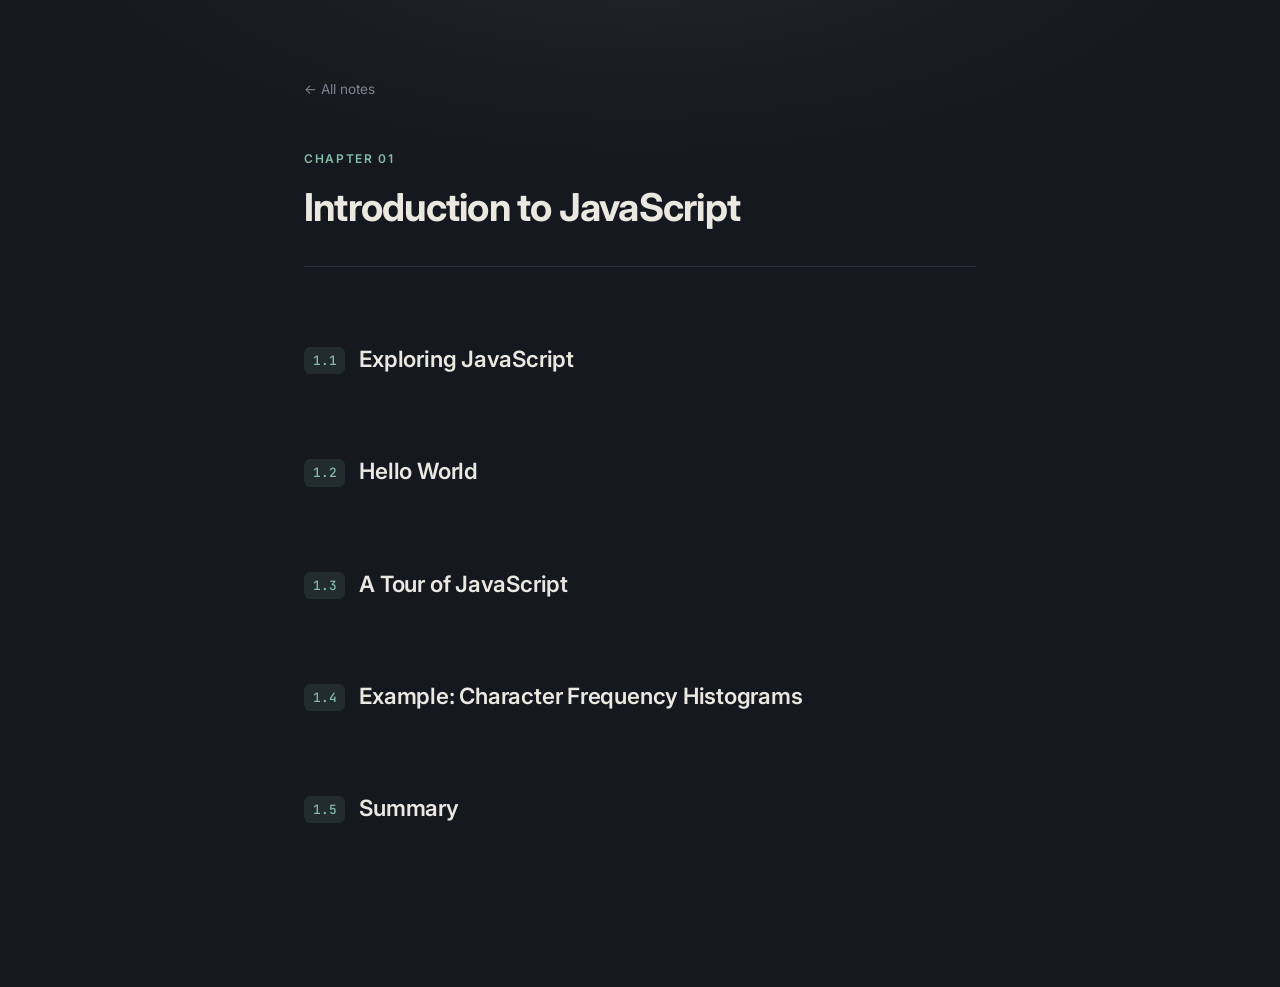
==== chapters/01-introduction.html @ 47fddad2 "Javascript Notes" ====
<!DOCTYPE html>
<html lang="en">
<head>
  <meta charset="UTF-8">
  <meta name="viewport" content="width=device-width, initial-scale=1.0">
  <title>Introduction to JavaScript</title>
  <link rel="stylesheet" href="../style.css">
</head>
<body>
<main>

  <a class="back" href="../index.html">← All notes</a>

  <header>
    <span class="eyebrow">Chapter 01</span>
    <h1>Introduction to JavaScript</h1>
  </header>

  <!--
    Code:
      <pre><code>console.log("Hello World!");</code></pre>
      <div class="output">Hello World!</div>

    Highlighted note:
      <div class="note"><p>...</p></div>
  -->

  <h2><span class="num">1.1</span> Exploring JavaScript</h2>


  <h2><span class="num">1.2</span> Hello World</h2>


  <h2><span class="num">1.3</span> A Tour of JavaScript</h2>


  <h2><span class="num">1.4</span> Example: Character Frequency Histograms</h2>


  <h2><span class="num">1.5</span> Summary</h2>


</main>
</body>
</html>
---- style.css ----
/* JavaScript Notes — calm dark theme */

@import url("https://fonts.googleapis.com/css2?family=Inter:wght@400;500;600;700&family=JetBrains+Mono:wght@400;500&display=swap");

:root {
  --bg: #15181e;          /* deep blue-grey */
  --surface: #1c2028;     /* cards, notes, code */
  --surface-2: #232833;
  --border: #2a303b;

  --text: #c3c8d1;        /* soft, not pure white */
  --heading: #ebe8e1;     /* warm off-white */
  --muted: #7d8592;

  --accent: #86bba8;      /* sage green — calm, good for focus */
  --accent-soft: rgba(134, 187, 168, 0.12);
  --warm: #e2bf85;        /* soft amber, used in code */
}

* { box-sizing: border-box; }

html { background: var(--bg); }

body {
  margin: 0;
  min-height: 100vh;
  color: var(--text);
  font-family: "Inter", -apple-system, "Segoe UI", Roboto, Ubuntu, sans-serif;
  font-size: 17.5px;
  line-height: 1.8;
  -webkit-font-smoothing: antialiased;
  /* faint glow at the top so the page isn't flat */
  background:
    radial-gradient(ellipse 900px 420px at 50% -120px, rgba(134, 187, 168, 0.10), transparent 70%),
    var(--bg);
}

::selection { background: rgba(134, 187, 168, 0.30); color: var(--heading); }

main {
  max-width: 720px;
  margin: 0 auto;
  padding: 72px 24px 140px;
}

a { color: var(--accent); text-decoration: none; transition: color 0.15s; }
a:hover { color: var(--heading); }

/* ---------- Page header ---------- */

.eyebrow {
  display: inline-block;
  font-size: 0.75rem;
  font-weight: 600;
  letter-spacing: 0.14em;
  text-transform: uppercase;
  color: var(--accent);
  margin-bottom: 14px;
}

h1 {
  font-size: 2.4rem;
  font-weight: 700;
  letter-spacing: -0.02em;
  line-height: 1.2;
  color: var(--heading);
  margin: 0;
}

.subtitle {
  color: var(--muted);
  font-size: 1rem;
  margin: 12px 0 0;
}

header {
  padding-bottom: 36px;
  margin-bottom: 24px;
  border-bottom: 1px solid var(--border);
}

/* ---------- Section headings ---------- */

h2 {
  display: flex;
  align-items: baseline;
  gap: 14px;
  font-size: 1.4rem;
  font-weight: 600;
  letter-spacing: -0.01em;
  color: var(--heading);
  margin: 72px 0 18px;
}

/* <h2><span class="num">1.1</span> Title</h2> */
h2 .num {
  flex-shrink: 0;
  font-family: "JetBrains Mono", monospace;
  font-size: 0.8rem;
  font-weight: 500;
  color: var(--accent);
  background: var(--accent-soft);
  padding: 2px 9px;
  border-radius: 6px;
  position: relative;
  top: -2px;
}

h3 {
  font-size: 1.08rem;
  font-weight: 600;
  color: var(--heading);
  margin: 40px 0 8px;
}

p { margin: 0 0 1.1em; }
strong { color: var(--heading); font-weight: 600; }

ul, ol { padding-left: 22px; }
li { margin: 6px 0; }
li::marker { color: var(--accent); }

/* ---------- Code ---------- */

code {
  font-family: "JetBrains Mono", Consolas, monospace;
  font-size: 0.86em;
  color: var(--warm);
  background: var(--surface-2);
  padding: 2px 7px;
  border-radius: 5px;
}

pre {
  position: relative;
  background: var(--surface);
  border: 1px solid var(--border);
  border-radius: 10px;
  padding: 36px 22px 18px;
  margin: 24px 0;
  overflow-x: auto;
  line-height: 1.65;
}

/* small "JS" label in the corner */
pre::before {
  content: "JS";
  position: absolute;
  top: 10px;
  left: 22px;
  font-family: "Inter", sans-serif;
  font-size: 0.68rem;
  font-weight: 600;
  letter-spacing: 0.12em;
  color: var(--muted);
}

pre code {
  background: none;
  padding: 0;
  font-size: 0.86rem;
  color: var(--heading);
}

/* code block followed by output: join them into one box */
pre:has(+ .output) {
  margin-bottom: 0;
  border-bottom: none;
  border-radius: 10px 10px 0 0;
}

/* What the code printed — put right after a <pre> */
.output {
  margin: 0 0 24px;
  padding: 12px 22px;
  background: #181b22;
  border: 1px solid var(--border);
  border-top: 1px dashed #343b47;
  border-radius: 0 0 10px 10px;
  font-family: "JetBrains Mono", monospace;
  font-size: 0.82rem;
  color: var(--muted);
}
.output::before { content: "› "; color: var(--accent); }

/* ---------- Note ---------- */

.note {
  background: linear-gradient(90deg, var(--accent-soft), transparent 85%);
  border-left: 3px solid var(--accent);
  border-radius: 0 10px 10px 0;
  padding: 14px 22px;
  margin: 28px 0;
}
.note p { margin: 0.25em 0; color: var(--heading); }

/* ---------- Index page ---------- */

.contents {
  list-style: none;
  padding: 0;
  margin: 40px 0 0;
  display: grid;
  gap: 12px;
}

.contents a {
  display: flex;
  align-items: center;
  gap: 20px;
  padding: 20px 24px;
  background: var(--surface);
  border: 1px solid var(--border);
  border-radius: 12px;
  color: var(--heading);
  font-weight: 500;
  transition: border-color 0.2s, background 0.2s;
}

.contents a:hover {
  border-color: rgba(134, 187, 168, 0.45);
  background: var(--surface-2);
  color: var(--heading);
}

.contents .ch {
  font-family: "JetBrains Mono", monospace;
  font-size: 1.3rem;
  color: var(--accent);
  min-width: 34px;
}

.contents small {
  display: block;
  color: var(--muted);
  font-weight: 400;
  font-size: 0.85rem;
  margin-top: 2px;
}

/* ---------- Back link ---------- */

.back {
  display: inline-block;
  font-size: 0.85rem;
  color: var(--muted);
  margin-bottom: 40px;
}
.back:hover { color: var(--accent); }
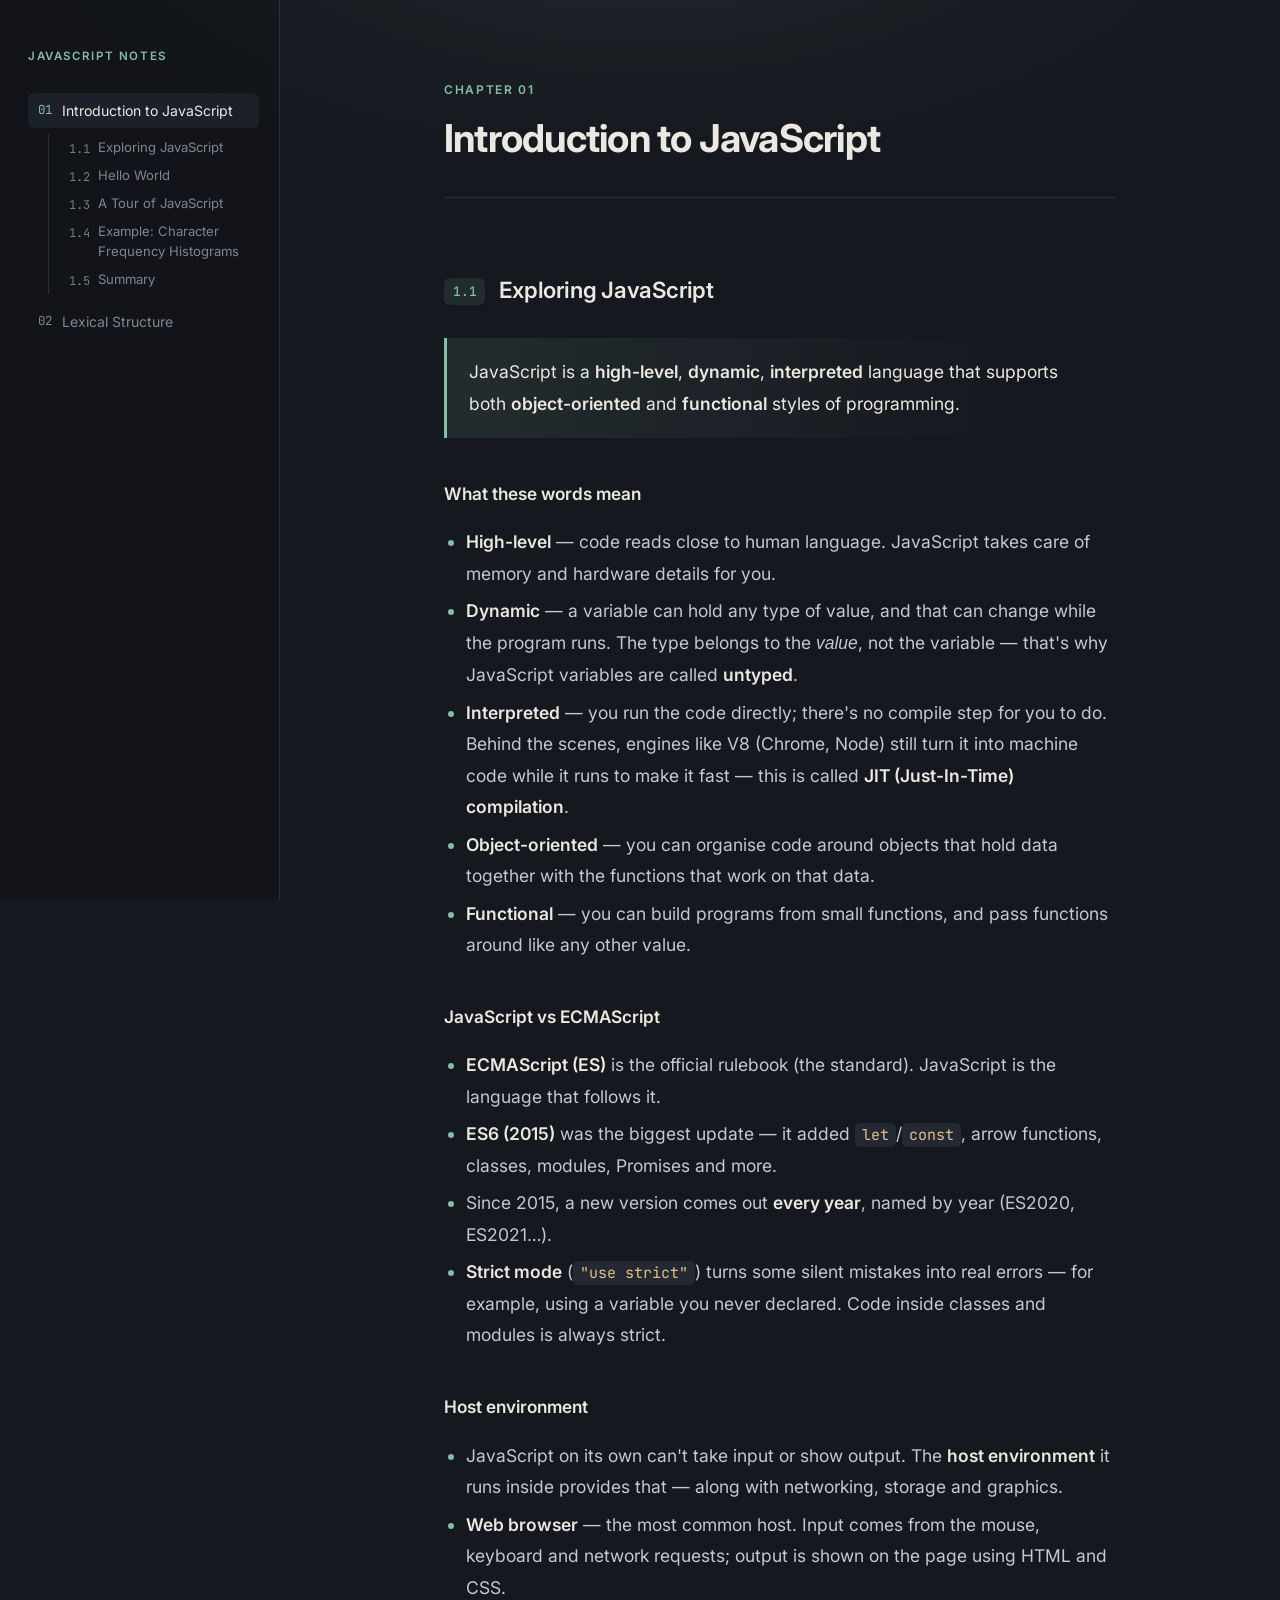
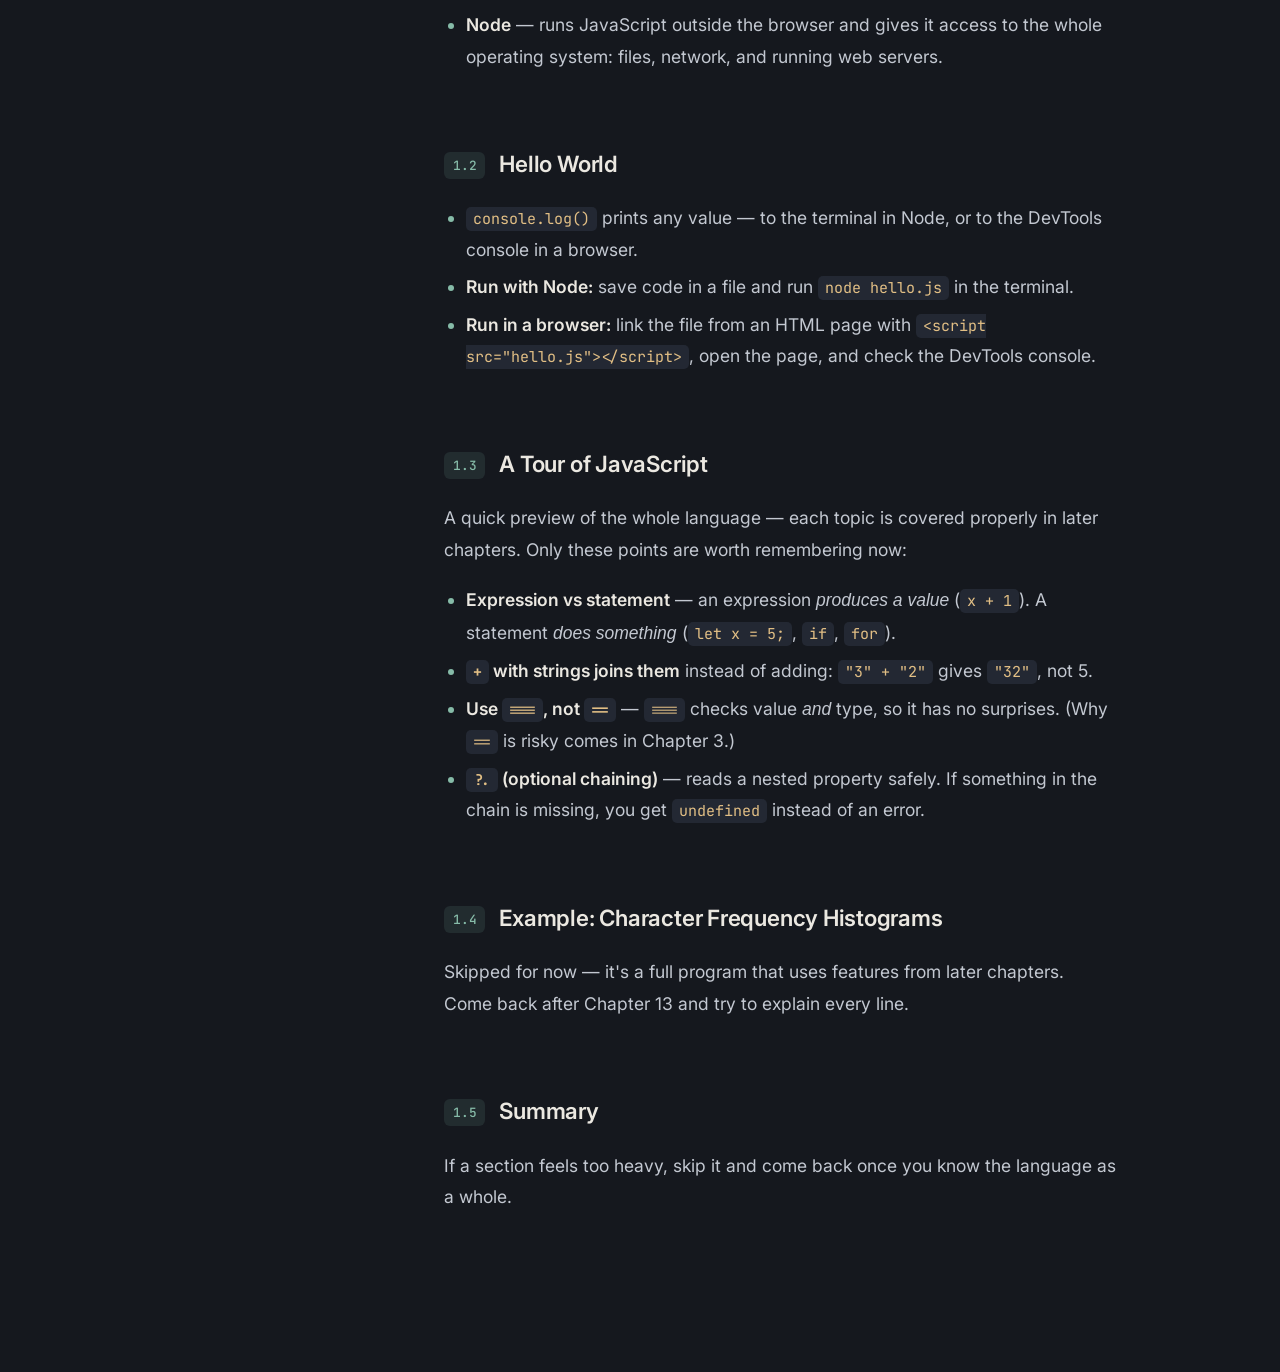
==== commit 5ffbb2c7: "Add chapter 2 notes and shared sidebar navigation - Add Lexical Structure (chapter 2) notes - Add si" ====
--- a/chapters/01-introduction.html
+++ b/chapters/01-introduction.html
@@ -27,19 +27,67 @@
 
   <h2><span class="num">1.1</span> Exploring JavaScript</h2>
 
+  <div class="note">
+    <p>JavaScript is a <strong>high-level</strong>, <strong>dynamic</strong>, <strong>interpreted</strong> language that supports both <strong>object-oriented</strong> and <strong>functional</strong> styles of programming.</p>
+  </div>
+
+  <h3>What these words mean</h3>
+  <ul>
+    <li><strong>High-level</strong> — code reads close to human language. JavaScript takes care of memory and hardware details for you.</li>
+    <li><strong>Dynamic</strong> — a variable can hold any type of value, and that can change while the program runs. The type belongs to the <em>value</em>, not the variable — that's why JavaScript variables are called <strong>untyped</strong>.</li>
+    <li><strong>Interpreted</strong> — you run the code directly; there's no compile step for you to do. Behind the scenes, engines like V8 (Chrome, Node) still turn it into machine code while it runs to make it fast — this is called <strong>JIT (Just-In-Time) compilation</strong>.</li>
+    <li><strong>Object-oriented</strong> — you can organise code around objects that hold data together with the functions that work on that data.</li>
+    <li><strong>Functional</strong> — you can build programs from small functions, and pass functions around like any other value.</li>
+  </ul>
+
+  <h3>JavaScript vs ECMAScript</h3>
+  <ul>
+    <li><strong>ECMAScript (ES)</strong> is the official rulebook (the standard). JavaScript is the language that follows it.</li>
+    <li><strong>ES6 (2015)</strong> was the biggest update — it added <code>let</code>/<code>const</code>, arrow functions, classes, modules, Promises and more.</li>
+    <li>Since 2015, a new version comes out <strong>every year</strong>, named by year (ES2020, ES2021…).</li>
+    <li><strong>Strict mode</strong> (<code>"use strict"</code>) turns some silent mistakes into real errors — for example, using a variable you never declared. Code inside classes and modules is always strict.</li>
+  </ul>
+
+  <h3>Host environment</h3>
+  <ul>
+    <li>JavaScript on its own can't take input or show output. The <strong>host environment</strong> it runs inside provides that — along with networking, storage and graphics.</li>
+    <li><strong>Web browser</strong> — the most common host. Input comes from the mouse, keyboard and network requests; output is shown on the page using HTML and CSS.</li>
+    <li><strong>Node</strong> — runs JavaScript outside the browser and gives it access to the whole operating system: files, network, and running web servers.</li>
+  </ul>
+
 
   <h2><span class="num">1.2</span> Hello World</h2>
+
+  <ul>
+    <li><code>console.log()</code> prints any value — to the terminal in Node, or to the DevTools console in a browser.</li>
+    <li><strong>Run with Node:</strong> save code in a file and run <code>node hello.js</code> in the terminal.</li>
+    <li><strong>Run in a browser:</strong> link the file from an HTML page with <code>&lt;script src="hello.js"&gt;&lt;/script&gt;</code>, open the page, and check the DevTools console.</li>
+  </ul>
 
 
   <h2><span class="num">1.3</span> A Tour of JavaScript</h2>
 
+  <p>A quick preview of the whole language — each topic is covered properly in later chapters. Only these points are worth remembering now:</p>
+
+  <ul>
+    <li><strong>Expression vs statement</strong> — an expression <em>produces a value</em> (<code>x + 1</code>). A statement <em>does something</em> (<code>let x = 5;</code>, <code>if</code>, <code>for</code>).</li>
+    <li><strong><code>+</code> with strings joins them</strong> instead of adding: <code>"3" + "2"</code> gives <code>"32"</code>, not 5.</li>
+    <li><strong>Use <code>===</code>, not <code>==</code></strong> — <code>===</code> checks value <em>and</em> type, so it has no surprises. (Why <code>==</code> is risky comes in Chapter 3.)</li>
+    <li><strong><code>?.</code> (optional chaining)</strong> — reads a nested property safely. If something in the chain is missing, you get <code>undefined</code> instead of an error.</li>
+  </ul>
+
 
   <h2><span class="num">1.4</span> Example: Character Frequency Histograms</h2>
+
+  <p>Skipped for now — it's a full program that uses features from later chapters. Come back after Chapter 13 and try to explain every line.</p>
 
 
   <h2><span class="num">1.5</span> Summary</h2>
 
+  <p>If a section feels too heavy, skip it and come back once you know the language as a whole.</p>
+
 
 </main>
+<script src="../sidebar.js"></script>
 </body>
 </html>
--- a/style.css
+++ b/style.css
@@ -238,6 +238,82 @@
   margin-top: 2px;
 }
 
+/* ---------- Sidebar (built by sidebar.js) ---------- */
+/* Shown only on wide screens; on phones the "← All notes" link is used instead */
+
+.sidebar { display: none; }
+
+h2 { scroll-margin-top: 32px; }   /* small gap above a section when jumping to it */
+
+@media (min-width: 1100px) {
+  body.has-sidebar { padding-left: 280px; }
+  body.has-sidebar .back { display: none; }
+
+  .sidebar {
+    display: block;
+    position: fixed;
+    top: 0;
+    left: 0;
+    bottom: 0;
+    width: 280px;
+    overflow-y: auto;
+    padding: 48px 20px 48px 28px;
+    background: rgba(0, 0, 0, 0.14);
+    border-right: 1px solid var(--border);
+    font-size: 0.88rem;
+    line-height: 1.5;
+  }
+
+  .sidebar-home {
+    display: block;
+    font-size: 0.72rem;
+    font-weight: 600;
+    letter-spacing: 0.14em;
+    text-transform: uppercase;
+    color: var(--accent);
+    margin-bottom: 28px;
+  }
+
+  .sidebar ol,
+  .sidebar ul { list-style: none; margin: 0; padding: 0; }
+
+  .sidebar li { margin: 0; }
+
+  .sidebar ol > li > a {
+    display: flex;
+    gap: 10px;
+    padding: 7px 10px;
+    border-radius: 6px;
+    color: var(--muted);
+  }
+  .sidebar ol > li > a:hover { color: var(--heading); background: var(--surface); }
+
+  .sidebar .ch {
+    font-family: "JetBrains Mono", monospace;
+    font-size: 0.78rem;
+    padding-top: 1px;
+  }
+
+  .sidebar li.current > a { color: var(--heading); background: var(--surface); }
+  .sidebar li.current .ch { color: var(--accent); }
+
+  /* sections of the current chapter */
+  .sidebar .sections {
+    margin: 6px 0 10px 20px;
+    padding-left: 12px;
+    border-left: 1px solid var(--border);
+  }
+  .sidebar .sections a {
+    display: flex;
+    gap: 8px;
+    padding: 4px 8px;
+    font-size: 0.82rem;
+    color: var(--muted);
+  }
+  .sidebar .sections a:hover { color: var(--accent); }
+  .sidebar .sections span { color: var(--accent); opacity: 0.7; font-family: "JetBrains Mono", monospace; font-size: 0.75rem; padding-top: 2px; }
+}
+
 /* ---------- Back link ---------- */
 
 .back {
